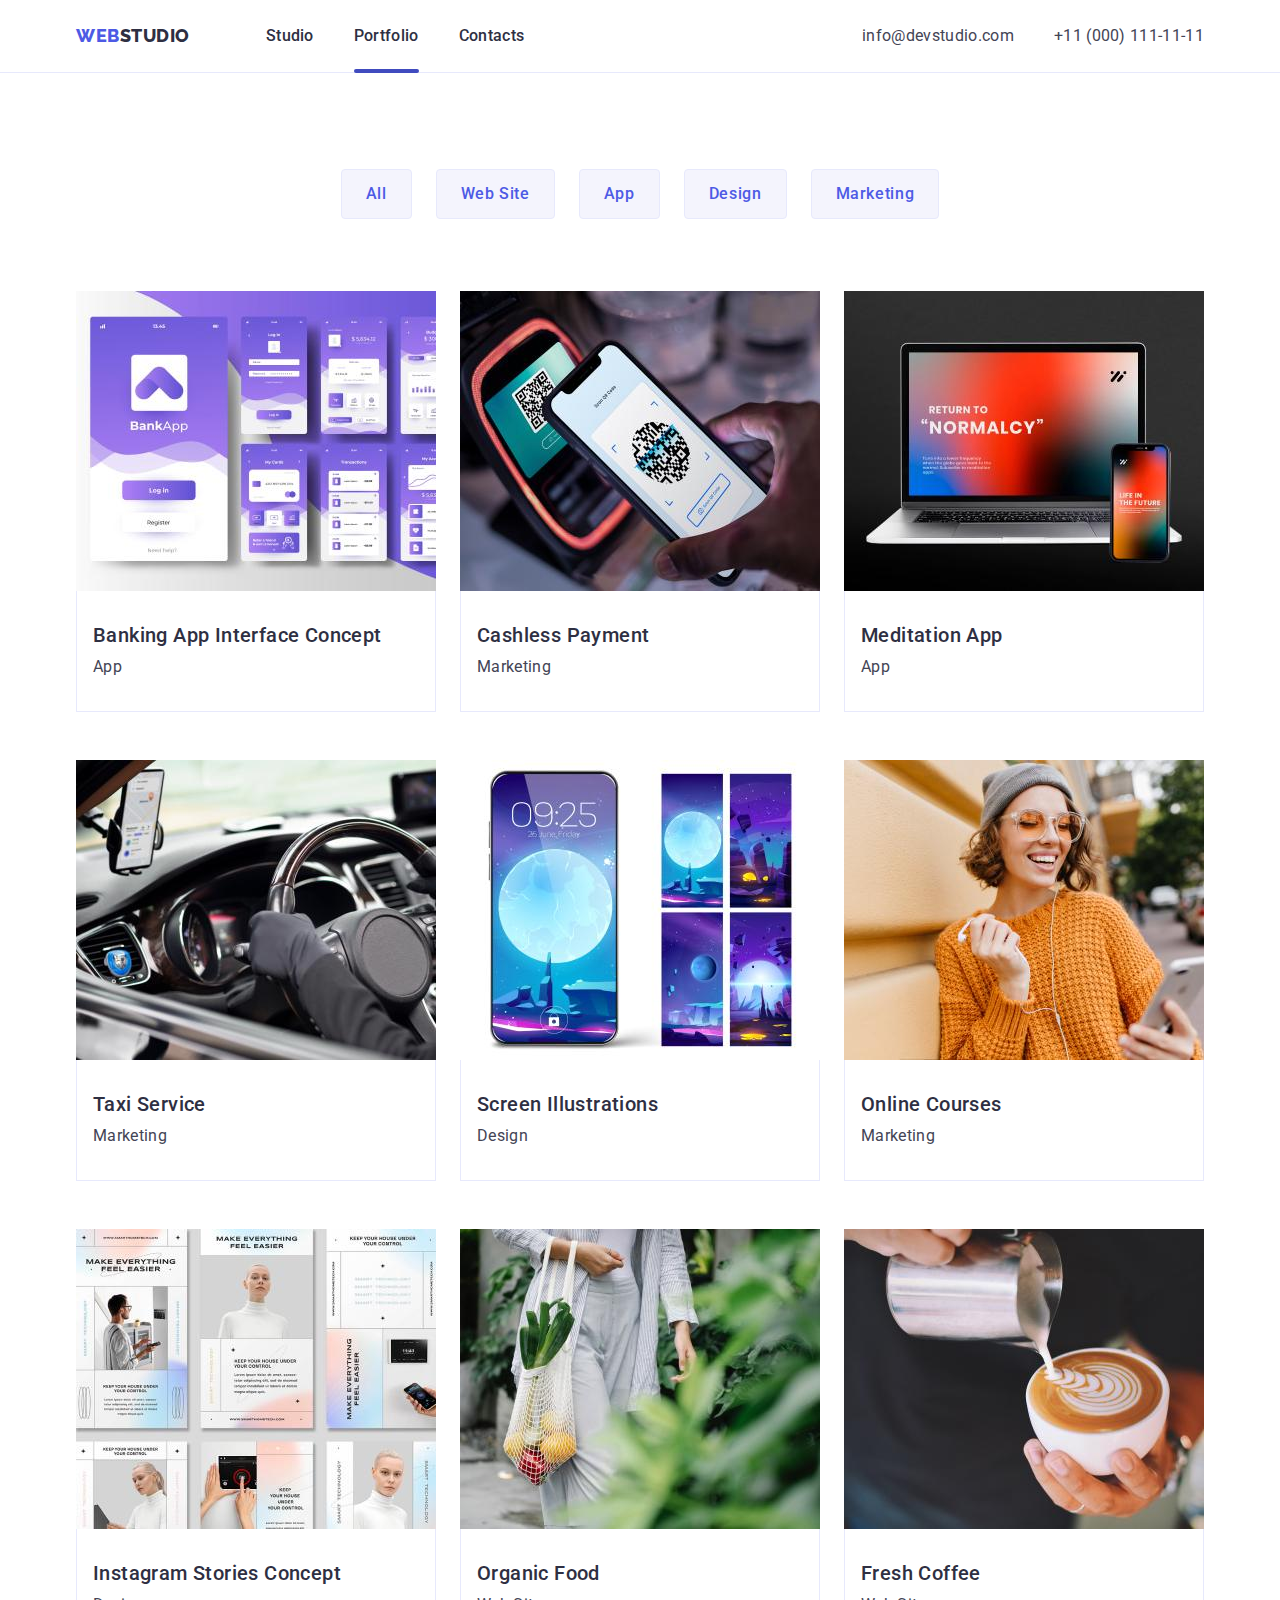
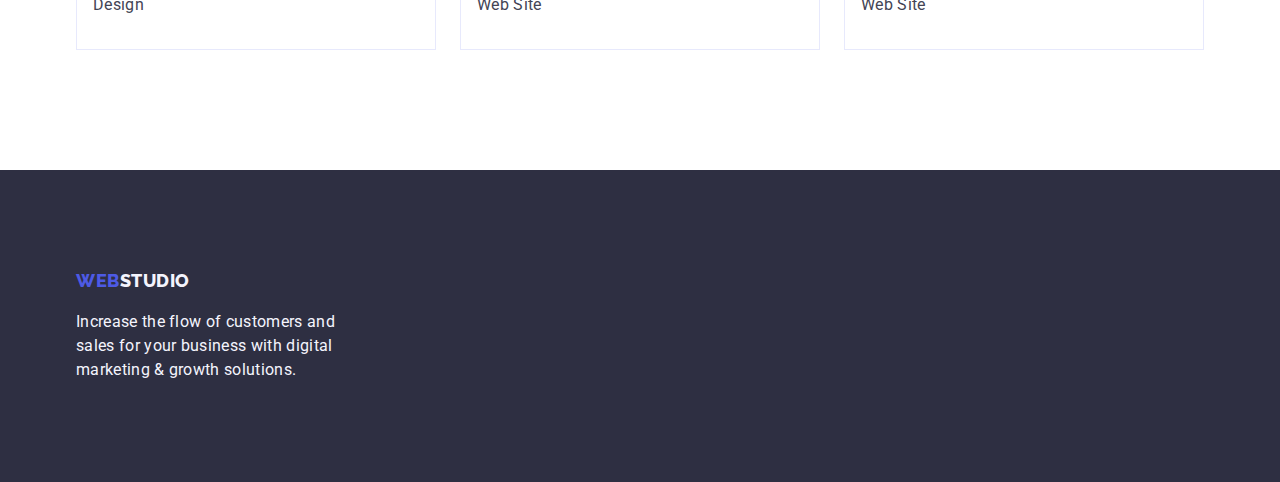
==== portfolio.html @ c341a2d9 "adds css animations, modal, svg icons" ====
<!doctype html>
<html lang="en">
  <head>
    <meta charset="UTF-8" />
    <meta name="viewport" content="width=device-width, initial-scale=1.0" />
    <title>Portfolio</title>
    <link rel="preconnect" href="https://fonts.googleapis.com" />
    <link rel="preconnect" href="https://fonts.gstatic.com" crossorigin />

    <link
      href="https://fonts.googleapis.com/css2?family=Raleway:wght@800&family=Roboto:wght@400;500;700&display=swap"
      rel="stylesheet"
    />
    <link
      rel="stylesheet"
      href="https://cdnjs.cloudflare.com/ajax/libs/modern-normalize/2.0.0/modern-normalize.min.css"
    />
    <link rel="stylesheet" href="./css/styles.css" />
  </head>
  <body>
    <!-- Header -->
    <header class="header">
      <div class="container header-flex-container">
        <nav class="header-nav">
          <a href="./index.html" class="logo-header logo link"
            >Web<span class="logo-header-accent">Studio</span></a
          >
          <ul class="nav-list list">
            <li class="nav-list-item">
              <a class="link nav-list-link" href="./index.html">Studio</a>
            </li>
            <li class="nav-list-item">
              <a class="link nav-list-link current-link" href="./portfolio.html">Portfolio</a>
            </li>
            <li class="nav-list-item"><a class="link nav-list-link" href="">Contacts</a></li>
          </ul>
        </nav>
        <address class="header-address">
          <ul class="address-list list">
            <li class="address-list-item">
              <a class="address-list-link link" href="mailto:info@devstudio.com"
                >info@devstudio.com</a
              >
            </li>
            <li class="address-list-item">
              <a class="address-list-link link" href="tel:+110001111111">+11 (000) 111-11-11</a>
            </li>
          </ul>
        </address>
      </div>
    </header>
    <main>
      <!-- Portfolio Section -->
      <section class="portfolio">
        <div class="container">
          <h1 class="visually-hidden">Projects Portfolio</h1>
          <ul class="btn-list list">
            <li class="btn-list-item">
              <button type="button" class="btn-list-button btn">All</button>
            </li>
            <li class="btn-list-item">
              <button type="button" class="btn-list-button btn">Web Site</button>
            </li>
            <li class="btn-list-item">
              <button type="button" class="btn-list-button btn">App</button>
            </li>
            <li class="btn-list-item">
              <button type="button" class="btn-list-button btn">Design</button>
            </li>
            <li class="btn-list-item">
              <button type="button" class="btn-list-button btn">Marketing</button>
            </li>
          </ul>

          <ul class="portfolio-list list">
            <li class="portfolio-list-item">
              <a href="" class="portfolio-list-link link">
                <div class="portfolio-list-img-container">
                  <img
                    class="portfolio-list-img"
                    src="./images/portfolio/img1.jpg"
                    alt="Banking App Interface"
                    width="360"
                    height="300"
                  />
                  <div class="portfolio-list-overlay">
                    <p class="overlay-text">
                      14 Stylish and User-Friendly App Design Concepts · Task Manager App · Calorie
                      Tracker App · Exotic Fruit Ecommerce App · Cloud Storage App
                    </p>
                  </div>
                </div>
                <div class="portfolio-list-text-container">
                  <h2 class="portfolio-list-title list-title">Banking App Interface Concept</h2>
                  <p class="portfolio-list-text">App</p>
                </div>
              </a>
            </li>
            <li class="portfolio-list-item">
              <a href="" class="portfolio-list-link link">
                <div class="portfolio-list-img-container">
                  <img
                    class="portfolio-list-img"
                    src="./images/portfolio/img2.jpg"
                    alt="Cashless Payment Marketing"
                    width="360"
                    height="300"
                  />
                  <div class="portfolio-list-overlay">
                    <p class="overlay-text">
                      14 Stylish and User-Friendly App Design Concepts · Task Manager App · Calorie
                      Tracker App · Exotic Fruit Ecommerce App · Cloud Storage App
                    </p>
                  </div>
                </div>
                <div class="portfolio-list-text-container">
                  <h2 class="portfolio-list-title list-title">Cashless Payment</h2>
                  <p class="portfolio-list-text">Marketing</p>
                </div>
              </a>
            </li>
            <li class="portfolio-list-item">
              <a href="" class="portfolio-list-link link">
                <div class="portfolio-list-img-container">
                  <img
                    class="portfolio-list-img"
                    src="./images/portfolio/img3.jpg"
                    alt="Meditation App"
                    width="360"
                    height="300"
                  />
                  <div class="portfolio-list-overlay">
                    <p class="overlay-text">
                      14 Stylish and User-Friendly App Design Concepts · Task Manager App · Calorie
                      Tracker App · Exotic Fruit Ecommerce App · Cloud Storage App
                    </p>
                  </div>
                </div>
                <div class="portfolio-list-text-container">
                  <h2 class="portfolio-list-title list-title">Meditation App</h2>
                  <p class="portfolio-list-text">App</p>
                </div>
              </a>
            </li>
            <li class="portfolio-list-item">
              <a href="" class="portfolio-list-link link">
                <div class="portfolio-list-img-container">
                  <img
                    class="portfolio-list-img"
                    src="./images/portfolio/img4.jpg"
                    alt="Taxi Service App"
                    width="360"
                    height="300"
                  />
                  <div class="portfolio-list-overlay">
                    <p class="overlay-text">
                      14 Stylish and User-Friendly App Design Concepts · Task Manager App · Calorie
                      Tracker App · Exotic Fruit Ecommerce App · Cloud Storage App
                    </p>
                  </div>
                </div>
                <div class="portfolio-list-text-container">
                  <h2 class="portfolio-list-title list-title">Taxi Service</h2>
                  <p class="portfolio-list-text">Marketing</p>
                </div>
              </a>
            </li>
            <li class="portfolio-list-item">
              <a href="" class="portfolio-list-link link">
                <div class="portfolio-list-img-container">
                  <img
                    class="portfolio-list-img"
                    src="./images/portfolio/img5.jpg"
                    alt="Screen Wallpapers Design"
                    width="360"
                    height="300"
                  />
                  <div class="portfolio-list-overlay">
                    <p class="overlay-text">
                      14 Stylish and User-Friendly App Design Concepts · Task Manager App · Calorie
                      Tracker App · Exotic Fruit Ecommerce App · Cloud Storage App
                    </p>
                  </div>
                </div>
                <div class="portfolio-list-text-container">
                  <h2 class="portfolio-list-title list-title">Screen Illustrations</h2>
                  <p class="portfolio-list-text">Design</p>
                </div>
              </a>
            </li>
            <li class="portfolio-list-item">
              <a href="" class="portfolio-list-link link">
                <div class="portfolio-list-img-container">
                  <img
                    class="portfolio-list-img"
                    src="./images/portfolio/img6.jpg"
                    alt="Online Cources"
                    width="360"
                    height="300"
                  />
                  <div class="portfolio-list-overlay">
                    <p class="overlay-text">
                      14 Stylish and User-Friendly App Design Concepts · Task Manager App · Calorie
                      Tracker App · Exotic Fruit Ecommerce App · Cloud Storage App
                    </p>
                  </div>
                </div>
                <div class="portfolio-list-text-container">
                  <h2 class="portfolio-list-title list-title">Online Courses</h2>
                  <p class="portfolio-list-text">Marketing</p>
                </div>
              </a>
            </li>
            <li class="portfolio-list-item">
              <a href="" class="portfolio-list-link link">
                <div class="portfolio-list-img-container">
                  <img
                    class="portfolio-list-img"
                    src="./images/portfolio/img7.jpg"
                    alt="Instagram Stories Concept Design"
                    width="360"
                    height="300"
                  />
                  <div class="portfolio-list-overlay">
                    <p class="overlay-text">
                      14 Stylish and User-Friendly App Design Concepts · Task Manager App · Calorie
                      Tracker App · Exotic Fruit Ecommerce App · Cloud Storage App
                    </p>
                  </div>
                </div>
                <div class="portfolio-list-text-container">
                  <h2 class="portfolio-list-title list-title">Instagram Stories Concept</h2>
                  <p class="portfolio-list-text">Design</p>
                </div>
              </a>
            </li>
            <li class="portfolio-list-item">
              <a href="" class="portfolio-list-link link">
                <div class="portfolio-list-img-container">
                  <img
                    class="portfolio-list-img"
                    src="./images/portfolio/img8.jpg"
                    alt="Organic Food Website"
                    width="360"
                    height="300"
                  />
                  <div class="portfolio-list-overlay">
                    <p class="overlay-text">
                      14 Stylish and User-Friendly App Design Concepts · Task Manager App · Calorie
                      Tracker App · Exotic Fruit Ecommerce App · Cloud Storage App
                    </p>
                  </div>
                </div>
                <div class="portfolio-list-text-container">
                  <h2 class="portfolio-list-title list-title">Organic Food</h2>
                  <p class="portfolio-list-text">Web Site</p>
                </div>
              </a>
            </li>
            <li class="portfolio-list-item">
              <a href="" class="portfolio-list-link link">
                <div class="portfolio-list-img-container">
                  <img
                    class="portfolio-list-img"
                    src="./images/portfolio/img9.jpg"
                    alt="Coffee Website"
                    width="360"
                    height="300"
                  />
                  <div class="portfolio-list-overlay">
                    <p class="overlay-text">
                      14 Stylish and User-Friendly App Design Concepts · Task Manager App · Calorie
                      Tracker App · Exotic Fruit Ecommerce App · Cloud Storage App
                    </p>
                  </div>
                </div>
                <div class="portfolio-list-text-container">
                  <h2 class="portfolio-list-title list-title">Fresh Coffee</h2>
                  <p class="portfolio-list-text">Web Site</p>
                </div>
              </a>
            </li>
          </ul>
        </div>
      </section>
    </main>

    <!-- Footer -->
    <footer class="footer">
      <div class="container">
        <a href="./index.html" class="logo-footer logo link"
          >Web<span class="logo-footer-accent">Studio</span></a
        >

        <p class="footer-text">
          Increase the flow of customers and sales for your business with digital marketing & growth
          solutions.
        </p>
      </div>
    </footer>
  </body>
</html>
---- css/styles.css ----
:root {
  --primary-brand-color: #4d5ae5;
  --pressed-state-color: #404bbf;
  --accent-color: #e7e9fc;

  --text-color: #434455;
  --subtle-text-color: #8e8f99;

  --dark-color: #2e2f42;
  --green-color: #31d0aa;
  --light-color: #f4f4fd;
  --white-color: #ffffff;

  --hero-bg-color: #2e2f42;
  --modal-bg-color: #fcfcfc;
  --modal-overlay-color: rgba(46, 47, 66, 0.4);
  /* Pixel distance */
  --item-gap: 24px;
  --heading-margin: 72px;
  /* Margin centered */
  --margin-auto: 0 auto;
  /* Cubic */
  --cubic: cubic-bezier(0.4, 0, 0.2, 1);
}

/**
  |============================
  | Common styles
  |============================
*/

body {
  font-family: 'Roboto', sans-serif;
  line-height: 1.5;
  letter-spacing: 0.02em;
  color: var(--text-color);
}

body,
h1,
h2,
h3,
h4,
h5,
h6,
p {
  margin: 0;
}

img,
svg {
  display: block;
  max-width: 100%;
  height: auto;
}

.visually-hidden {
  position: absolute;
  width: 1px;
  height: 1px;
  margin: -1px;
  border: 0;
  padding: 0;
  white-space: nowrap;
  clip-path: inset(100%);
  clip: rect(0 0 0 0);
  overflow: hidden;
}

/* Container */

.container {
  margin: 0 auto;
  width: 1158px;
  padding: 0 15px;
}

/* List, Link, Title */

.list {
  list-style: none;
  margin-top: 0;
  margin-bottom: 0;
  padding-left: 0;
}

.link {
  color: inherit;
  text-decoration: none;
}

.list-title {
  font-size: 20px;
  font-weight: 500;
  line-height: 1.2;
  color: var(--dark-color);
  letter-spacing: 0.02em;
}

/* Section */

.section-title {
  font-size: 36px;
  line-height: 1.11;
  text-align: center;
  color: var(--dark-color);
  letter-spacing: 0.02em;
}

.section-padding {
  padding-top: 120px;
  padding-bottom: 120px;
}

/* Logo */

.logo {
  display: inline-block;
  font-family: Raleway, sans-serif;
  font-size: 18px;
  font-weight: 800;
  line-height: 1.17;
  letter-spacing: 0.03em;
  color: var(--primary-brand-color);
  text-transform: uppercase;

  transition: color 250ms var(--cubic);
}

.logo-footer {
}

.logo-header {
}

.logo:hover,
.logo:focus {
  color: var(--pressed-state-color);
}

.logo-header-accent {
  color: var(--dark-color);
}

.logo-footer-accent {
  color: var(--light-color);
}

/* Button */

.btn {
  font-family: inherit;
  font-size: 16px;
  font-weight: 500;
  line-height: 1.5;
  letter-spacing: 0.04em;

  color: var(--white-color);
  background-color: var(--primary-brand-color);
  border: none;
  cursor: pointer;

  transition: background-color 250ms var(--cubic);
}

.btn:hover,
.btn:focus {
  background-color: var(--pressed-state-color);
}

/* Current link */

.current-link {
  position: relative;
}

.current-link::after {
  position: absolute;
  top: 69px;
  left: 0;
  content: '';
  display: inline-block;
  width: 100%;
  height: 4px;

  border-radius: 2px;
  background-color: var(--pressed-state-color);
}

/* --------------- Studio Landing Page --------------- */

/**
  |============================
  | Header
  |============================
*/

.header {
  border-bottom: 1px solid #e7e9fc;
}

.header-flex-container {
  display: flex;

  justify-content: space-between;
}

.header-nav {
  display: flex;
  align-items: center;
}

.logo-header {
  margin-right: 76px;
  display: inline-block;
  padding: 24px 0;
}

.nav-list {
  display: flex;
  color: var(--dark-color);
  font-weight: 500;
}

.nav-list-item {
  transition: color 250ms var(--cubic);
}

.nav-list-link {
  display: inline-block;
  padding: 24px 0;
}

.nav-list-item:hover,
.nav-list-item:focus-within {
  color: var(--pressed-state-color);
}

.header-address {
  font-style: normal;
}

.address-list {
  display: flex;
}

.address-list-item {
}

.address-list-link {
  display: inline-block;
  padding: 24px 0;

  transition: color 250ms var(--cubic);
}

.address-list-link:hover,
.address-list-link:focus {
  color: var(--pressed-state-color);
}

.nav-list-item:not(:last-child),
.address-list-item:not(:last-child) {
  margin-right: 40px;
}

/**
  |============================
  | Hero Section
  |============================
*/

.hero {
  max-width: 1440px;
  margin-left: auto;
  margin-right: auto;
  padding: 188px 0;

  background-image: linear-gradient(rgba(46, 47, 66, 0.7), rgba(46, 47, 66, 0.7)),
    url(../images/hero/img.jpg);
  background-repeat: no-repeat;
  background-color: var(--hero-bg-color);
}

.hero-title {
  max-width: 496px;
  margin: var(--margin-auto);

  font-size: 56px;
  font-weight: 700;
  line-height: 1.07;
  color: var(--white-color);
  letter-spacing: 0.02em;
}

.hero-btn {
  display: block;
  margin: var(--margin-auto);
  min-width: 169px;
  margin-top: 48px;
  padding: 16px 32px;

  border-radius: 4px;
  box-shadow: 0px 4px 4px 0px rgba(0, 0, 0, 0.15);
}

/**
  |============================
  | Features Section
  |============================
*/

.features {
}

.features-title {
}

.features-list {
  display: flex;
  flex-wrap: wrap;
  gap: var(--item-gap);
}

.features-list-item {
  flex-basis: calc((100% - 72px) / 4);
}

.features-list-container {
  background-color: var(--light-color);
  padding: 24px 0;
}

.features-list-icon {
  margin: 0 auto;
}

.features-list-title {
  margin-top: 8px;
}

.features-list-text {
  margin-top: 8px;
}

/**
  |============================
  | Services Section
  |============================
*/

.services {
  padding-bottom: 120px;
}

.services-title {
  text-transform: capitalize;
}

.services-list {
  display: flex;
  flex-wrap: wrap;
  margin-top: var(--heading-margin);
  gap: var(--item-gap);
}

.services-list-item {
  flex-basis: calc((100% - 48px) / 3);
}

.services-list-img {
}

/**

/**
  |============================
  | Team Section
  |============================
*/

.team {
  background-color: var(--light-color);
}

.team-section-title {
  text-transform: capitalize;
}

.team-list {
  display: flex;
  flex-wrap: wrap;
  margin-top: var(--heading-margin);
  gap: var(--item-gap);
}

.team-list-item {
  flex-basis: calc((100% - 72px) / 4);
  background-color: var(--white-color);

  border-radius: 0px 0px 4px 4px;

  box-shadow:
    0px 2px 1px 0px rgba(46, 47, 66, 0.08),
    0px 1px 1px 0px rgba(46, 47, 66, 0.16),
    0px 1px 6px 0px rgba(46, 47, 66, 0.08);
}

.team-list-img {
}

.team-list-container {
  padding: 32px 0;
  text-align: center;
}

.team-list-title {
}

.team-list-text {
  margin-top: 8px;
}

.socials-list {
  display: flex;
  justify-content: center;
  margin-top: 8px;
}

.socials-list-item {
}

.socials-list-item:not(:last-child) {
  margin-right: 24px;
}

.socials-list-link {
  display: flex;
  justify-content: center;

  width: 40px;
  height: 40px;

  transition: background-color 250ms var(--cubic);

  border-radius: 50%;
  color: var(--light-color);
  background-color: var(--primary-brand-color);
}

.socials-list-link:hover,
.socials-list-link:focus {
  background-color: var(--green-color);
}

.socials-list-icon {
  fill: currentColor;
}

/**
  |============================
  | Customers
  |============================
*/

.customers {
}

.customers-title {
}

.customers-list {
  margin-top: 72px;
  display: flex;
  flex-wrap: wrap;
  gap: 24px;
}

.customers-list-item {
  flex-basis: calc((100% - 120px) / 6);
}

.customers-list-link {
  display: block;
  padding: 16px 32px;

  transition: color 250ms var(--cubic);

  color: var(--subtle-text-color);
  border-radius: 4px;
  border: 1px solid currentColor;
}
.customers-list-icon {
  fill: currentColor;
}

.customers-list-link:hover,
.customers-list-link:focus {
  color: var(--pressed-state-color);
}

/**
  |============================
  | Footer
  |============================
*/

.footer {
  padding: 100px 0;
  background-color: var(--hero-bg-color);
}

.footer-text {
  margin-top: 16px;
  width: 264px;
  color: var(--light-color);
}

/**
  |============================
  | Modal
  |============================
*/

.modal-backdrop {
  position: fixed;
  top: 0;
  left: 0;

  width: 100%;
  height: 100%;
  background: var(--modal-overlay-color);
  opacity: 1;

  transition: opacity 250ms var(--cubic);
}

.modal-backdrop.is-hidden {
  opacity: 0;
  pointer-events: none;
  visibility: none;
}

.modal {
  position: absolute;
  top: 50%;
  left: 50%;
  transform: translate(-50%, -50%) scale(1);

  padding: 24px;
  min-width: 408px;
  min-height: 584px;

  transition: transform 250ms var(--cubic);

  background-color: var(--modal-bg-color);
  border-radius: 4px;
  box-shadow:
    0px 2px 1px 0px rgba(0, 0, 0, 0.2),
    0px 1px 3px 0px rgba(0, 0, 0, 0.12),
    0px 1px 1px 0px rgba(0, 0, 0, 0.14);
}

.modal-backdrop.is-hidden .modal {
  transform: translate(-50%, -50%) scale(0.8);
}

.modal-btn-close {
  display: block;
  margin-left: auto;
  padding: 8px;

  cursor: pointer;

  background-color: var(--accent-color);
  border: 1px solid rgba(0, 0, 0, 0.1);
  color: var(--dark-color);
  border-radius: 50%;

  transition:
    background-color 250ms var(--cubic),
    color 250ms var(--cubic);
}

.modal-btn-close:hover,
.modal-btn-close:focus {
  background-color: var(--pressed-state-color);
  color: var(--white-color);
}

.modal-btn-icon {
  fill: currentColor;
}

/* --------------- Portfolio Landing Page --------------- */

.portfolio {
  padding: 96px 0 120px 0;
}

.btn-list {
  display: flex;
  justify-content: center;
}

.btn-list-item:not(:last-child) {
  margin-right: var(--item-gap);
}

.btn.btn-list-button {
  padding: 12px 24px;

  background-color: var(--light-color);
  color: var(--primary-brand-color);

  border: 1px solid var(--accent-color);

  border-radius: 4px;
  transition: box-shadow 250ms var(--cubic);
}

.btn-list-button:hover,
.btn-list-button:focus {
  color: var(--white-color);
  border: 1px solid transparent;
  background-color: var(--pressed-state-color);

  box-shadow:
    0px 2px 2px 0px rgba(0, 0, 0, 0.12),
    0px 2px 1px 0px rgba(0, 0, 0, 0.08),
    0px 3px 1px 0px rgba(0, 0, 0, 0.1);
}

.portfolio-list {
  display: flex;
  flex-wrap: wrap;

  column-gap: 24px;
  row-gap: 48px;

  margin-top: var(--heading-margin);
}

.portfolio-list-item {
  flex-basis: calc((100% - 48px) / 3);
}

.portfolio-list-link {
  display: block;
  transition: box-shadow 250ms var(--cubic);
}

.portfolio-list-link:hover,
.portfolio-list-link:focus {
  box-shadow:
    0px 2px 1px 0px rgba(46, 47, 66, 0.08),
    0px 1px 1px 0px rgba(46, 47, 66, 0.16),
    0px 1px 6px 0px rgba(46, 47, 66, 0.08);
}

.portfolio-list-img-container {
  position: relative;
  overflow: hidden;
}

.portfolio-list-overlay {
  position: absolute;
  top: 100%;

  width: 100%;
  height: 100%;
  padding: 40px 32px;

  transition: transform 250ms var(--cubic);

  background-color: var(--primary-brand-color);
}

.overlay-text {
  color: var(--light-color);
}

.portfolio-list-link:hover .portfolio-list-overlay,
.portfolio-list-link:focus .portfolio-list-overlay {
  transform: translateY(-100%);
}

.portfolio-list-text-container {
  padding: 32px 16px;
  border: 1px solid var(--accent-color);
  border-top: none;
}

.portfolio-list-title {
}

.portfolio-list-text {
  margin-top: 8px;
}
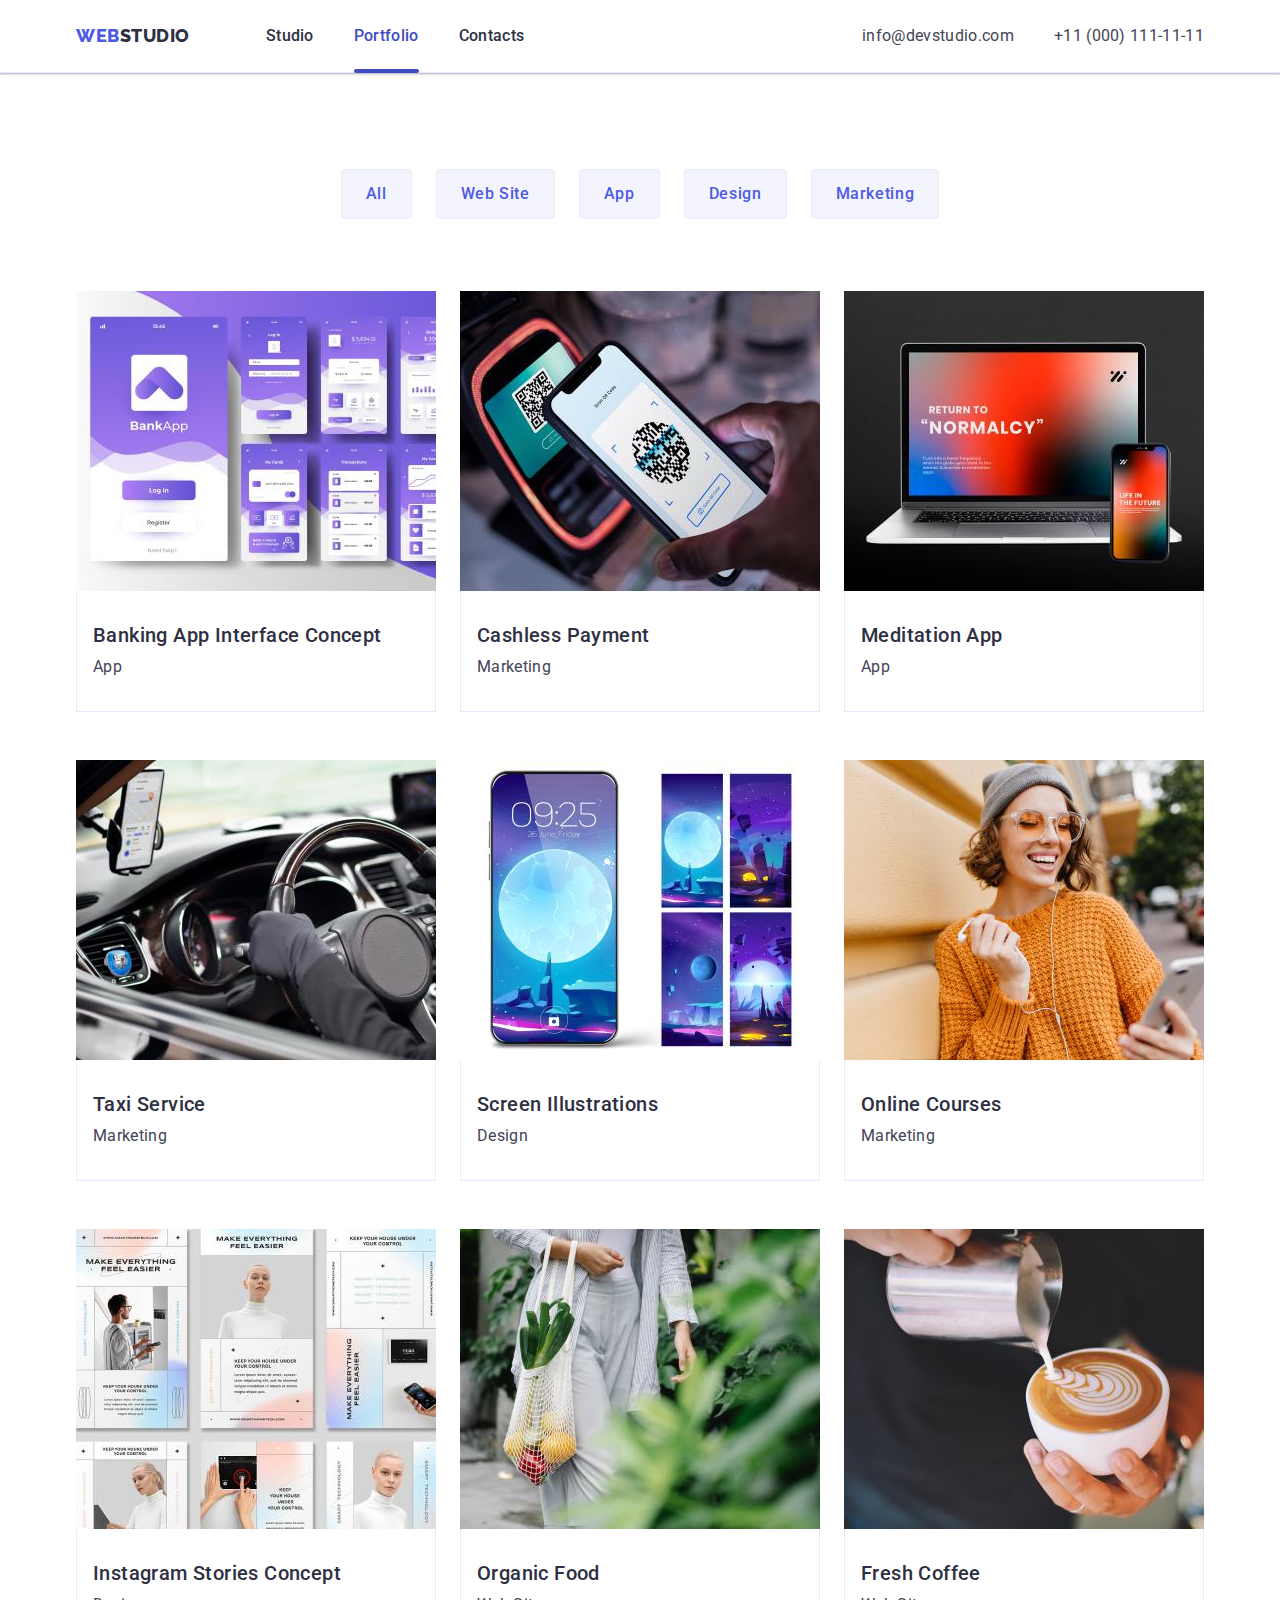
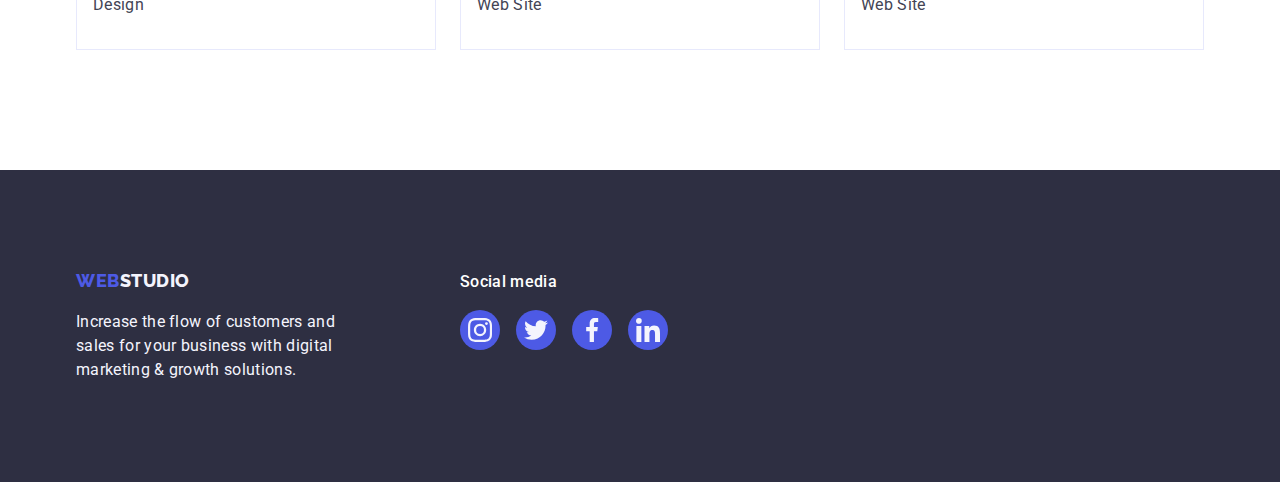
==== commit 15411454: "adds more transitions, corrects absolute positioning" ====
--- a/portfolio.html
+++ b/portfolio.html
@@ -287,15 +287,50 @@
 
     <!-- Footer -->
     <footer class="footer">
-      <div class="container">
-        <a href="./index.html" class="logo-footer logo link"
-          >Web<span class="logo-footer-accent">Studio</span></a
-        >
+      <div class="container footer-container">
+        <div class="footer-logo-container">
+          <a href="./index.html" class="logo-footer logo link"
+            >Web<span class="logo-footer-accent">Studio</span></a
+          >
+          <p class="footer-text">
+            Increase the flow of customers and sales for your business with digital marketing &
+            growth solutions.
+          </p>
+        </div>
 
-        <p class="footer-text">
-          Increase the flow of customers and sales for your business with digital marketing & growth
-          solutions.
-        </p>
+        <div class="footer-socials-container">
+          <p class="footer-socials-title">Social media</p>
+          <ul class="socials-list socials-footer list">
+            <li class="socials-list-item">
+              <a href="" class="socials-list-link">
+                <svg class="socials-list-icon" width="24" height="24">
+                  <use href="./images/icons.svg#instagram"></use>
+                </svg>
+              </a>
+            </li>
+            <li class="socials-list-item">
+              <a href="" class="socials-list-link">
+                <svg class="socials-list-icon" width="24" height="24">
+                  <use href="./images/icons.svg#twitter"></use>
+                </svg>
+              </a>
+            </li>
+            <li class="socials-list-item">
+              <a href="" class="socials-list-link">
+                <svg class="socials-list-icon" width="24" height="24">
+                  <use href="./images/icons.svg#facebook"></use>
+                </svg>
+              </a>
+            </li>
+            <li class="socials-list-item">
+              <a href="" class="socials-list-link">
+                <svg class="socials-list-icon" width="24" height="24">
+                  <use href="./images/icons.svg#linkedin"></use>
+                </svg>
+              </a>
+            </li>
+          </ul>
+        </div>
       </div>
     </footer>
   </body>
--- a/css/styles.css
+++ b/css/styles.css
@@ -19,8 +19,9 @@
   --heading-margin: 72px;
   /* Margin centered */
   --margin-auto: 0 auto;
-  /* Cubic */
+  /* Transition */
   --cubic: cubic-bezier(0.4, 0, 0.2, 1);
+  --time: 250ms;
 }
 
 /**
@@ -124,7 +125,7 @@
   color: var(--primary-brand-color);
   text-transform: uppercase;
 
-  transition: color 250ms var(--cubic);
+  transition: color var(--time) var(--cubic);
 }
 
 .logo-footer {
@@ -160,7 +161,7 @@
   border: none;
   cursor: pointer;
 
-  transition: background-color 250ms var(--cubic);
+  transition: background-color var(--time) var(--cubic);
 }
 
 .btn:hover,
@@ -172,6 +173,7 @@
 
 .current-link {
   position: relative;
+  color: var(--pressed-state-color);
 }
 
 .current-link::after {
@@ -187,6 +189,35 @@
   background-color: var(--pressed-state-color);
 }
 
+/* socials-list */
+
+.socials-list {
+  display: flex;
+  justify-content: center;
+}
+
+.socials-list-item {
+}
+
+.socials-list-link {
+  display: flex;
+  justify-content: center;
+  align-items: center;
+
+  width: 40px;
+  height: 40px;
+
+  transition: background-color var(--time) var(--cubic);
+
+  border-radius: 50%;
+  color: var(--light-color);
+  background-color: var(--primary-brand-color);
+}
+
+.socials-list-icon {
+  fill: currentColor;
+}
+
 /* --------------- Studio Landing Page --------------- */
 
 /**
@@ -197,6 +228,10 @@
 
 .header {
   border-bottom: 1px solid #e7e9fc;
+  box-shadow:
+    0px 1px 6px 0px rgba(46, 47, 66, 0.08),
+    0px 1px 1px 0px rgba(46, 47, 66, 0.16),
+    0px 2px 1px 0px rgba(46, 47, 66, 0.08);
 }
 
 .header-flex-container {
@@ -223,16 +258,17 @@
 }
 
 .nav-list-item {
-  transition: color 250ms var(--cubic);
 }
 
 .nav-list-link {
   display: inline-block;
   padding: 24px 0;
-}
-
-.nav-list-item:hover,
-.nav-list-item:focus-within {
+
+  transition: color var(--time) var(--cubic);
+}
+
+.nav-list-link:hover,
+.nav-list-link:focus {
   color: var(--pressed-state-color);
 }
 
@@ -251,7 +287,7 @@
   display: inline-block;
   padding: 24px 0;
 
-  transition: color 250ms var(--cubic);
+  transition: color var(--time) var(--cubic);
 }
 
 .address-list-link:hover,
@@ -272,10 +308,12 @@
 
 .hero {
   max-width: 1440px;
+  background-position: center;
   margin-left: auto;
   margin-right: auto;
   padding: 188px 0;
 
+  background-size: cover;
   background-image: linear-gradient(rgba(46, 47, 66, 0.7), rgba(46, 47, 66, 0.7)),
     url(../images/hero/img.jpg);
   background-repeat: no-repeat;
@@ -327,12 +365,20 @@
 }
 
 .features-list-container {
+  display: flex;
+  justify-content: center;
+  align-items: center;
+
+  padding: 24px 0;
+
+  border-radius: 4px;
   background-color: var(--light-color);
-  padding: 24px 0;
+
+  /* to remove */
+  margin-bottom: 8px;
 }
 
 .features-list-icon {
-  margin: 0 auto;
 }
 
 .features-list-title {
@@ -421,40 +467,13 @@
   margin-top: 8px;
 }
 
-.socials-list {
-  display: flex;
-  justify-content: center;
+.socials-section {
   margin-top: 8px;
-}
-
-.socials-list-item {
-}
-
-.socials-list-item:not(:last-child) {
-  margin-right: 24px;
-}
-
-.socials-list-link {
-  display: flex;
-  justify-content: center;
-
-  width: 40px;
-  height: 40px;
-
-  transition: background-color 250ms var(--cubic);
-
-  border-radius: 50%;
-  color: var(--light-color);
-  background-color: var(--primary-brand-color);
-}
-
-.socials-list-link:hover,
-.socials-list-link:focus {
-  background-color: var(--green-color);
-}
-
-.socials-list-icon {
-  fill: currentColor;
+  gap: var(--item-gap);
+}
+.socials-section .socials-list-link:hover,
+.socials-section .socials-list-link:focus {
+  background-color: var(--pressed-state-color);
 }
 
 /**
@@ -473,22 +492,28 @@
   margin-top: 72px;
   display: flex;
   flex-wrap: wrap;
-  gap: 24px;
+  gap: var(--item-gap);
 }
 
 .customers-list-item {
   flex-basis: calc((100% - 120px) / 6);
+
+  height: 88px;
 }
 
 .customers-list-link {
-  display: block;
-  padding: 16px 32px;
-
-  transition: color 250ms var(--cubic);
+  display: flex;
+  align-items: center;
+  justify-content: center;
+  width: 100%;
+  height: 100%;
+
+  border: 1px solid currentColor;
+  border-radius: 4px;
+
+  transition: color var(--time) var(--cubic);
 
   color: var(--subtle-text-color);
-  border-radius: 4px;
-  border: 1px solid currentColor;
 }
 .customers-list-icon {
   fill: currentColor;
@@ -508,6 +533,15 @@
 .footer {
   padding: 100px 0;
   background-color: var(--hero-bg-color);
+}
+
+.footer-container {
+  display: flex;
+  align-items: baseline;
+}
+
+.footer-logo-container {
+  margin-right: 120px;
 }
 
 .footer-text {
@@ -516,6 +550,29 @@
   color: var(--light-color);
 }
 
+.footer-socials-container {
+}
+
+.footer-socials-title {
+  color: var(--white-color);
+  font-size: 16px;
+  font-weight: 500;
+  line-height: 1.5;
+  letter-spacing: 0.02em;
+
+  /* to remove */
+  margin-bottom: 16px;
+}
+
+.socials-footer {
+  margin-top: 16px;
+  gap: 16px;
+}
+.socials-footer .socials-list-link:hover,
+.socials-footer .socials-list-link:focus {
+  background-color: var(--green-color);
+}
+
 /**
   |============================
   | Modal
@@ -532,7 +589,7 @@
   background: var(--modal-overlay-color);
   opacity: 1;
 
-  transition: opacity 250ms var(--cubic);
+  transition: opacity var(--time) var(--cubic);
 }
 
 .modal-backdrop.is-hidden {
@@ -551,7 +608,7 @@
   min-width: 408px;
   min-height: 584px;
 
-  transition: transform 250ms var(--cubic);
+  transition: transform var(--time) var(--cubic);
 
   background-color: var(--modal-bg-color);
   border-radius: 4px;
@@ -578,8 +635,8 @@
   border-radius: 50%;
 
   transition:
-    background-color 250ms var(--cubic),
-    color 250ms var(--cubic);
+    background-color var(--time) var(--cubic),
+    color var(--time) var(--cubic);
 }
 
 .modal-btn-close:hover,
@@ -612,18 +669,21 @@
 
   background-color: var(--light-color);
   color: var(--primary-brand-color);
-
   border: 1px solid var(--accent-color);
-
+  box-shadow: none;
   border-radius: 4px;
-  transition: box-shadow 250ms var(--cubic);
+
+  transition-property: color, background-color, border, box-shadow;
+
+  transition-duration: var(--time);
+  transition-timing-function: var(--cubic);
 }
 
 .btn-list-button:hover,
 .btn-list-button:focus {
   color: var(--white-color);
+  background-color: var(--pressed-state-color);
   border: 1px solid transparent;
-  background-color: var(--pressed-state-color);
 
   box-shadow:
     0px 2px 2px 0px rgba(0, 0, 0, 0.12),
@@ -647,7 +707,7 @@
 
 .portfolio-list-link {
   display: block;
-  transition: box-shadow 250ms var(--cubic);
+  transition: box-shadow var(--time) var(--cubic);
 }
 
 .portfolio-list-link:hover,
@@ -665,13 +725,14 @@
 
 .portfolio-list-overlay {
   position: absolute;
-  top: 100%;
-
+  top: 0;
+  left: 0;
+  transform: translateY(100%);
   width: 100%;
   height: 100%;
   padding: 40px 32px;
 
-  transition: transform 250ms var(--cubic);
+  transition: transform var(--time) var(--cubic);
 
   background-color: var(--primary-brand-color);
 }
@@ -682,7 +743,7 @@
 
 .portfolio-list-link:hover .portfolio-list-overlay,
 .portfolio-list-link:focus .portfolio-list-overlay {
-  transform: translateY(-100%);
+  transform: translateY(0%);
 }
 
 .portfolio-list-text-container {
